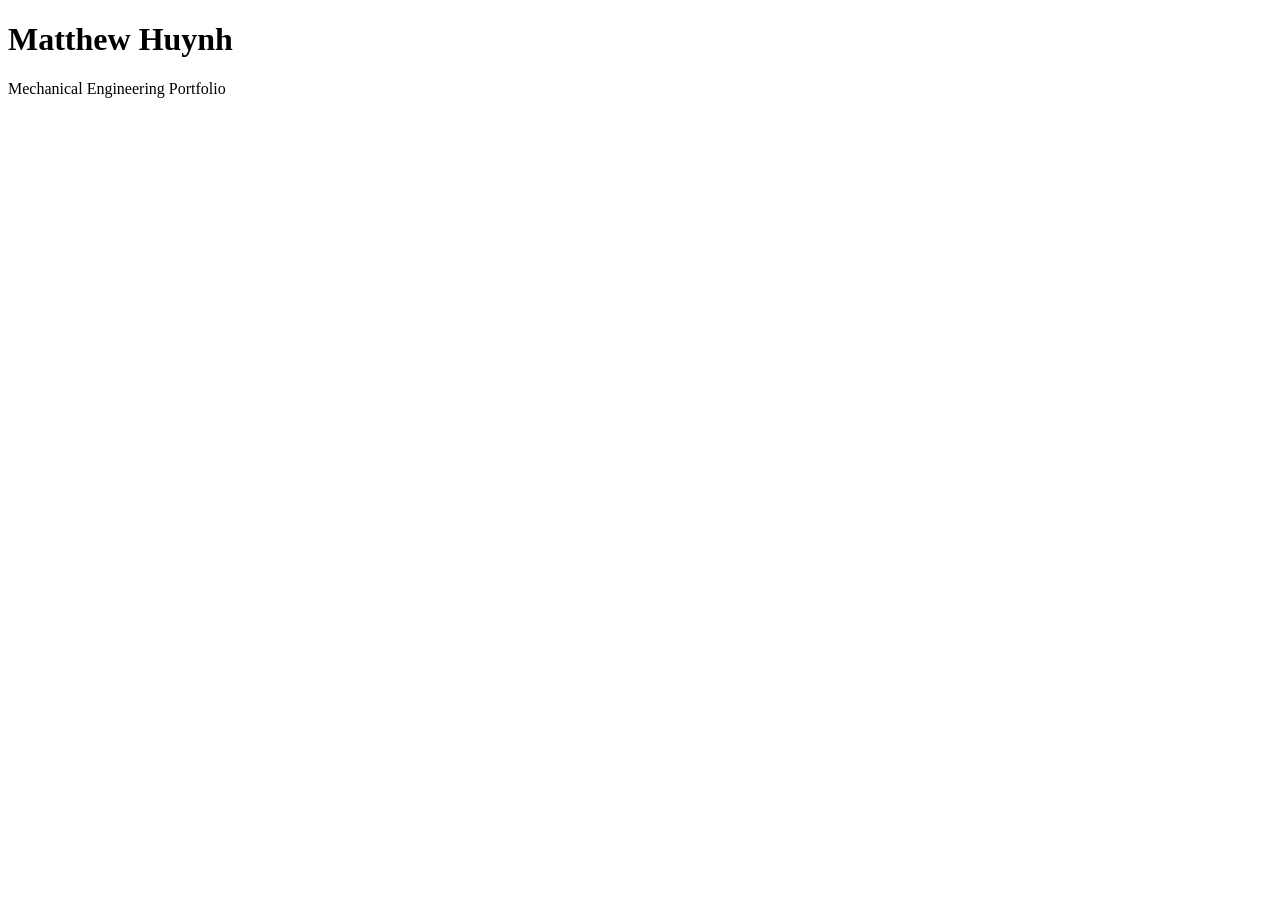
==== index.html @ af4db789 "init" ====
<!DOCTYPE html>
<html lang="en">
<head>
    <meta charset="UTF-8">
    <meta name="viewport" content="width=device-width, initial-scale=1.0">
    <title>Matthew Huynh | Mechanical Engineer</title>
</head>
<body>
    <h1>Matthew Huynh</h1>
    <p>Mechanical Engineering Portfolio</p>
</body>
</html>
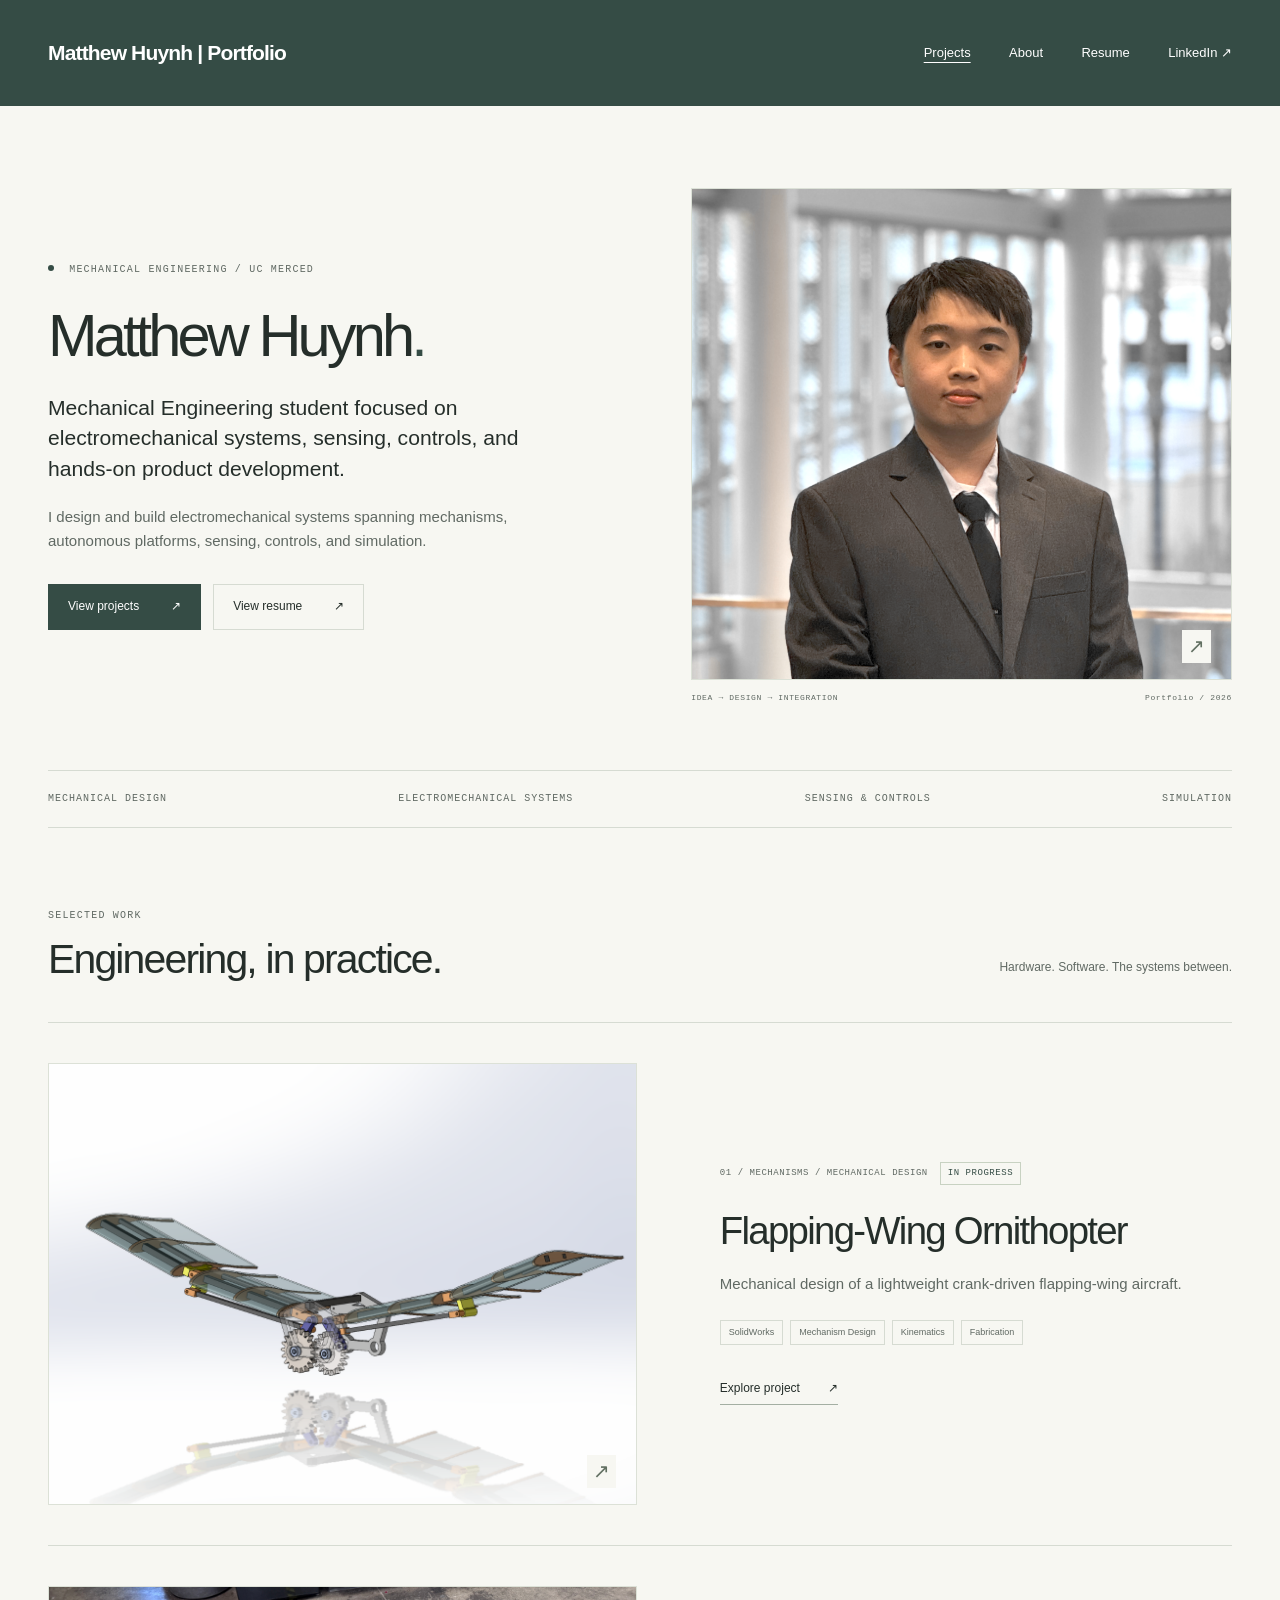
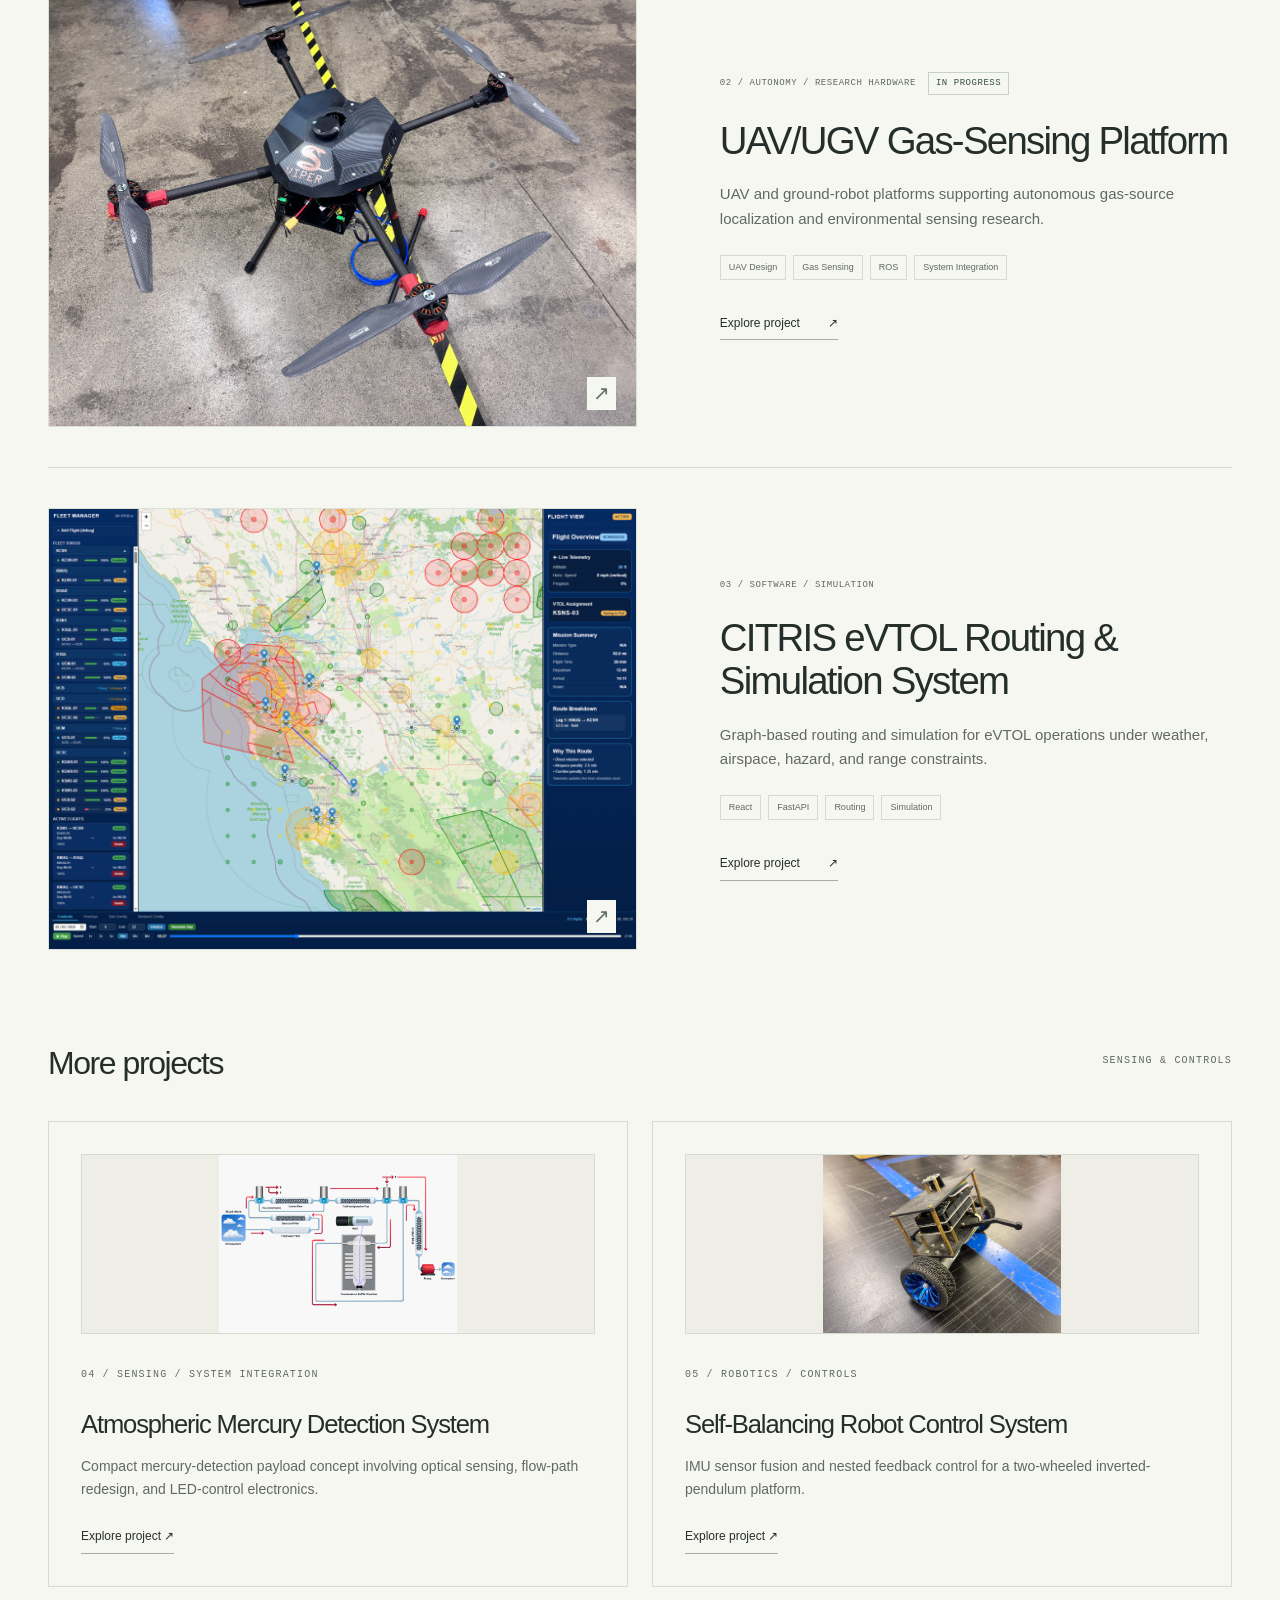
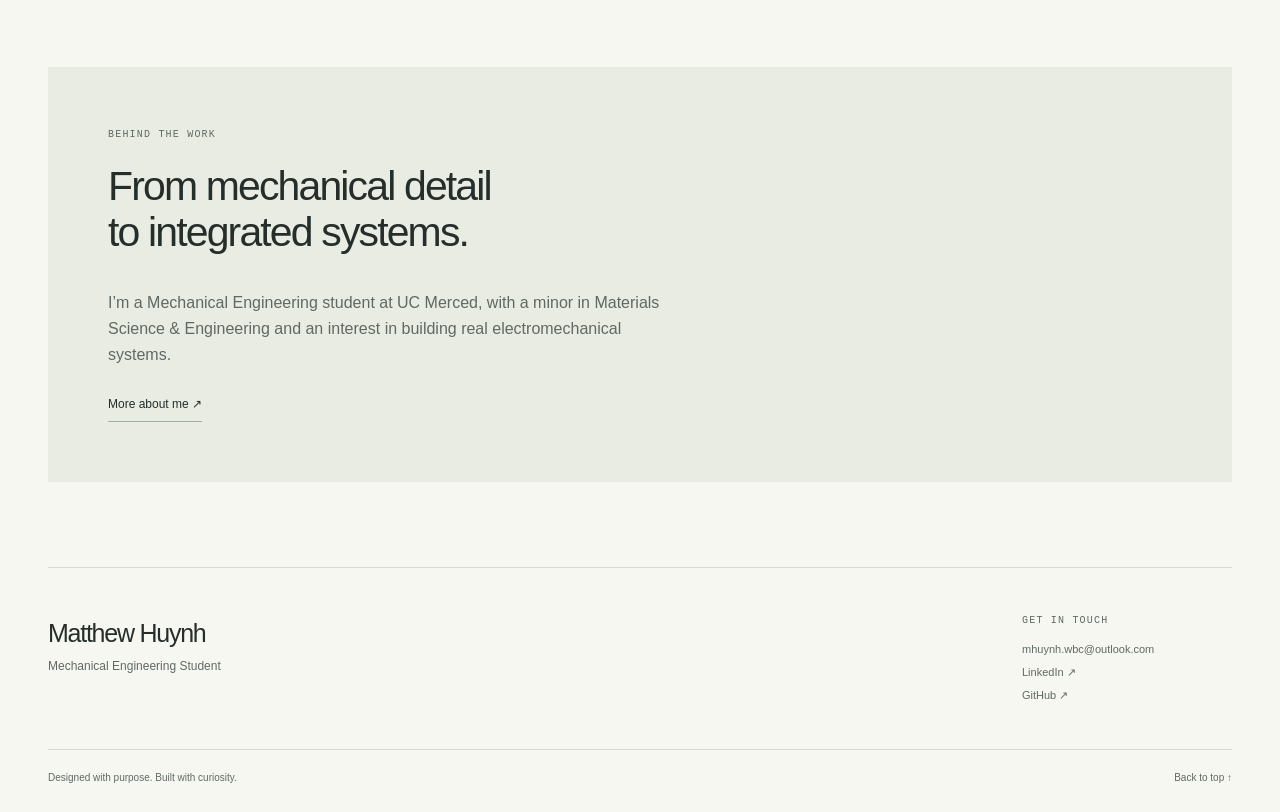
==== commit 2b89392b: "added website content" ====
--- a/index.html
+++ b/index.html
@@ -1,12 +1,25 @@
-<!DOCTYPE html>
-<html lang="en">
-<head>
-    <meta charset="UTF-8">
-    <meta name="viewport" content="width=device-width, initial-scale=1.0">
-    <title>Matthew Huynh | Mechanical Engineer</title>
-</head>
-<body>
-    <h1>Matthew Huynh</h1>
-    <p>Mechanical Engineering Portfolio</p>
-</body>
-</html>+<!doctype html>
+<html lang="en"><head><meta charset="utf-8"><meta name="viewport" content="width=device-width, initial-scale=1"><title>Mechanical Engineering Portfolio | Matthew Huynh</title><meta name="description" content="Mechanical engineering portfolio of Matthew Huynh: mechanisms, UAVs, sensing systems, controls, and simulation."><meta property="og:title" content="Mechanical Engineering Portfolio | Matthew Huynh"><meta property="og:description" content="Mechanical engineering portfolio of Matthew Huynh: mechanisms, UAVs, sensing systems, controls, and simulation."><meta property="og:type" content="website"><!-- TODO: Add an absolute og:image URL when project photography is available. --><link rel="stylesheet" href="assets/css/styles.css"><script src="assets/js/main.js" defer></script></head>
+<body><a class="skip-link" href="#main">Skip to content</a><header class="site-header"><div class="header-inner"><a class="brand" href="index.html">Matthew Huynh | Portfolio</a><button class="menu-toggle" aria-controls="navigation" aria-expanded="false" hidden>Menu <span aria-hidden="true">+</span></button><nav id="navigation" aria-label="Main navigation"><a href="index.html#projects" aria-current="page">Projects</a><a href="about.html">About</a><a href="resume.html">Resume</a><a href="https://www.linkedin.com/in/matthewlhuynh/">LinkedIn <span aria-hidden="true">↗</span></a></nav></div></header>
+<main id="main"><section class="home-hero"><div class="hero-copy"><p class="eyebrow"><span class="dot"></span> MECHANICAL ENGINEERING / UC MERCED</p><h1>Matthew Huynh<span class="accent">.</span></h1><p class="hero-lead">Mechanical Engineering student focused on electromechanical systems, sensing, controls, and hands-on product development.</p><p class="hero-secondary">I design and build electromechanical systems spanning mechanisms, autonomous platforms, sensing, controls, and simulation.</p><div class="actions"><a class="button primary" href="#projects">View projects <span aria-hidden="true">↗</span></a><a class="button" href="resume.html">View resume <span aria-hidden="true">↗</span></a></div></div><div class="hero-visual"><div class="placeholder-image home-media hero-image"><img src="assets/images/home/headshot2.png" width="3960" height="3600" alt="Portrait of Matthew Huynh" fetchpriority="high"><span class="media-corner" aria-hidden="true">&nearr;</span></div><div class="image-caption"><span>IDEA → DESIGN → INTEGRATION</span><span>Portfolio / 2026</span></div></div></section><div class="discipline-strip"><span>Mechanical design</span><span>Electromechanical systems</span><span>Sensing & controls</span><span>Simulation</span></div><section id="projects" class="selected-projects"><div class="section-heading"><div><p class="eyebrow">SELECTED WORK</p><h2>Engineering, in practice.</h2></div><span class="section-note">Hardware. Software. The systems between.</span></div><article class="project-row">
+<a class="project-media" href="projects/ornithopter.html" aria-label="View Flapping-Wing Ornithopter"><div class="placeholder-image home-media"><img src="assets/images/home/ornithropter.png" width="1200" height="900" alt="SolidWorks rendering of the articulated flapping-wing ornithopter and synchronized drivetrain" loading="lazy"><span class="media-corner" aria-hidden="true">&nearr;</span></div></a>
+<div class="project-copy"><div class="project-kicker"><span>01 / Mechanisms / Mechanical design</span><span class="status">In progress</span></div>
+<h3><a href="projects/ornithopter.html">Flapping-Wing Ornithopter</a></h3><p>Mechanical design of a lightweight crank-driven flapping-wing aircraft.</p>
+<ul class="tags"><li>SolidWorks</li><li>Mechanism Design</li><li>Kinematics</li><li>Fabrication</li></ul>
+<a class="text-link" href="projects/ornithopter.html">Explore project <span aria-hidden="true">&nearr;</span></a></div>
+</article><article class="project-row">
+<a class="project-media" href="projects/uav-gas-sensing.html" aria-label="View UAV/UGV Gas-Sensing Platform"><div class="placeholder-image home-media"><img src="assets/images/gassensing/drone.jpg" width="5712" height="4284" alt="Assembled co-designed UAV platform in the lab, preparing for flight testing" loading="lazy"><span class="media-corner" aria-hidden="true">&nearr;</span></div></a>
+<div class="project-copy"><div class="project-kicker"><span>02 / Autonomy / Research hardware</span><span class="status">In progress</span></div>
+<h3><a href="projects/uav-gas-sensing.html">UAV/UGV Gas-Sensing Platform</a></h3><p>UAV and ground-robot platforms supporting autonomous gas-source localization and environmental sensing research.</p>
+<ul class="tags"><li>UAV Design</li><li>Gas Sensing</li><li>ROS</li><li>System Integration</li></ul>
+<a class="text-link" href="projects/uav-gas-sensing.html">Explore project <span aria-hidden="true">&nearr;</span></a></div>
+</article><article class="project-row">
+<a class="project-media" href="projects/citris.html" aria-label="View CITRIS eVTOL Routing &amp; Simulation System"><div class="placeholder-image home-media"><img src="assets/images/home/sim.png" width="1200" height="900" alt="CITRIS eVTOL simulator interface showing a route map, operational constraints, and flight information" loading="lazy"><span class="media-corner" aria-hidden="true">&nearr;</span></div></a>
+<div class="project-copy"><div class="project-kicker"><span>03 / Software / Simulation</span></div>
+<h3><a href="projects/citris.html">CITRIS eVTOL Routing &amp; Simulation System</a></h3><p>Graph-based routing and simulation for eVTOL operations under weather, airspace, hazard, and range constraints.</p>
+<ul class="tags"><li>React</li><li>FastAPI</li><li>Routing</li><li>Simulation</li></ul>
+<a class="text-link" href="projects/citris.html">Explore project <span aria-hidden="true">&nearr;</span></a></div>
+</article></section><section class="more-projects"><div class="section-heading"><h2>More projects</h2><span class="eyebrow">SENSING &amp; CONTROLS</span></div><div class="more-grid">
+<a class="small-project hg-card" href="projects/mercury-detection.html"><img src="assets/images/hg/diagram.png" width="1448" height="1086" loading="lazy" alt="Conceptual mercury-sensing architecture with filtering, trapping, optical detection, and pump-driven flow"><span class="eyebrow">04 / Sensing / System integration</span><h3>Atmospheric Mercury Detection System</h3><p>Compact mercury-detection payload concept involving optical sensing, flow-path redesign, and LED-control electronics.</p><span class="text-link">Explore project &nearr;</span></a>
+<a class="small-project robot-card" href="projects/self-balancing-robot.html"><img src="assets/images/pid/IMG_6159.JPG" width="5712" height="4284" loading="lazy" alt="Provided two-wheeled robot used for feedback-control testing"><span class="eyebrow">05 / Robotics / Controls</span><h3>Self-Balancing Robot Control System</h3><p>IMU sensor fusion and nested feedback control for a two-wheeled inverted-pendulum platform.</p><span class="text-link">Explore project &nearr;</span></a>
+</div></section><section class="about-teaser"><p class="eyebrow">BEHIND THE WORK</p><h2>From mechanical detail<br>to integrated systems.</h2><p>I’m a Mechanical Engineering student at UC Merced, with a minor in Materials Science & Engineering and an interest in building real electromechanical systems.</p><a class="text-link" href="about.html">More about me ↗</a></section></main><footer><div class="footer-top"><div><a class="footer-name" href="index.html">Matthew Huynh</a><p>Mechanical Engineering Student</p></div><div class="footer-contact"><span class="eyebrow">GET IN TOUCH</span><a href="mailto:mhuynh.wbc@outlook.com">mhuynh.wbc@outlook.com</a><a href="https://www.linkedin.com/in/matthewlhuynh/">LinkedIn ↗</a><a href="https://github.com/matta-h">GitHub ↗</a></div></div><div class="footer-bottom"><span>Designed with purpose. Built with curiosity.</span><a href="#main">Back to top ↑</a></div></footer></body></html>
--- a/assets/css/styles.css
+++ b/assets/css/styles.css
@@ -0,0 +1,406 @@
+:root {
+  --background: #f7f7f2;
+  --surface: #eeeee7;
+  --text: #252e2a;
+  --muted: #606963;
+  --accent: #354c45;
+  --border: #d6dbd2;
+  --max-width: 1200px;
+  --space-1: .5rem;
+  --space-2: 1rem;
+  --space-3: 1.5rem;
+  --space-4: 2rem;
+  --space-5: 3rem;
+  --space-6: 5rem;
+  --space-7: 7rem;
+}
+* { box-sizing: border-box; }
+html { scroll-behavior: smooth; scroll-padding-top: calc(105px + 1rem); }
+body { margin: 0; background: var(--background); color: var(--text); font: 17px/1.65 -apple-system, BlinkMacSystemFont, "Segoe UI", sans-serif; -webkit-font-smoothing: antialiased; }
+a { color: inherit; text-underline-offset: 5px; }
+button { font: inherit; }
+a, button { -webkit-tap-highlight-color: transparent; }
+a:focus-visible, button:focus-visible { outline: 2px solid var(--accent); outline-offset: 6px; }
+::selection { background: #cfdbd0; }
+h1,h2,h3,p { margin-top: 0; }
+h1,h2,h3 { line-height: 1.13; font-weight: 500; letter-spacing: -.045em; }
+h1 { font-size: clamp(2.8rem, 5.7vw, 5rem); }
+h2 { font-size: clamp(2rem, 3.2vw, 2.8rem); }
+h3 { font-size: 1.8rem; }
+p { color: var(--muted); margin-bottom: 1.25rem; }
+main, footer, .header-inner { width: min(var(--max-width), calc(100% - 96px)); margin-inline: auto; }
+.site-header { position: sticky; top: 0; z-index: 5; background: var(--accent); color: #fff; border-bottom: 1px solid var(--accent); }
+.header-inner { min-height: 105px; display: flex; align-items: center; justify-content: space-between; gap: 2rem; }
+.brand { text-decoration: none; font-size: 21px; font-weight: 600; letter-spacing: -.04em; line-height: 1.3; white-space: nowrap; }
+nav { display: flex; gap: 2.4rem; align-items: center; font-size: 13px; }
+nav a { text-decoration: none; }
+nav a:hover, nav a[aria-current="page"] { text-decoration: underline; }
+.nav-placeholder { color: var(--muted); }
+.menu-toggle { display: none; }
+.skip-link { position: fixed; top: -100px; left: 20px; z-index: 10; padding: 12px 20px; background: var(--text); color: white; }
+.skip-link:focus { top: 15px; }
+.home-hero { display: grid; grid-template-columns: 1.08fr 1fr; align-items: center; gap: 5%; padding: 82px 0 66px; }
+.eyebrow { color: var(--muted); font: 10px/1.6 ui-monospace, SFMono-Regular, Consolas, monospace; letter-spacing: .12em; text-transform: uppercase; }
+.dot { display: inline-block; width: 6px; height: 6px; background: var(--accent); border-radius: 50%; margin-right: 8px; vertical-align: 1px; }
+.hero-copy h1 { margin: 24px 0; letter-spacing: -.065em; font-size: clamp(2.7rem, 4.65vw, 4.2rem); }
+.accent { color: var(--accent); }
+.hero-lead { color: var(--text); font-size: clamp(1.2rem, 1.65vw, 1.45rem); line-height: 1.45; max-width: 520px; }
+.hero-secondary { font-size: 15px; max-width: 470px; }
+.actions { display: flex; flex-wrap: wrap; gap: 12px; margin-top: 30px; }
+.button { display: inline-flex; align-items: center; justify-content: center; gap: 32px; padding: 12px 19px; border: 1px solid var(--border); font-size: 12px; text-decoration: none; transition: background .15s; }
+.button:hover { background: #e5e8df; }
+.button.primary { background: var(--accent); border-color: var(--accent); color: #fff; }
+.button.primary:hover { background: #243b34; }
+.placeholder-image { aspect-ratio: 4/3; background-color: #e8ece4; background-image: linear-gradient(#52655009 1px, transparent 1px), linear-gradient(90deg,#52655009 1px,transparent 1px); background-size: 32px 32px; position: relative; border: 1px solid #dce1d7; display: grid; place-items: center; min-width: 0; overflow: hidden; }
+.hero-image { aspect-ratio: 1.1; background-color: #e5e9df; }
+.media-number, .media-corner { position: absolute; font: 10px ui-monospace, Consolas, monospace; color: #627062; }
+.media-number { top: 20px; left: 20px; letter-spacing: .13em; }
+.media-corner { bottom: 16px; right: 20px; font-size: 20px; }
+.media-center { text-align: center; display: flex; align-items: center; flex-direction: column; padding: 30px; font-size: 13px; color: #596556; }
+.media-center small { font: 8px/1.6 ui-monospace, Consolas, monospace; letter-spacing: .13em; margin-top: 10px; }
+.crosshair { display: grid; place-items: center; font: 30px/1 ui-monospace, Consolas, monospace; font-weight: 200; width: 80px; height: 80px; margin-bottom: 22px; border: 1px solid #a8b6a6; border-radius: 50%; color: #859580; }
+.image-caption { display: flex; justify-content: space-between; gap: 15px; font: 8px/1.5 ui-monospace, Consolas, monospace; letter-spacing: .08em; color: var(--muted); padding-top: 12px; }
+.discipline-strip { display: flex; justify-content: space-between; flex-wrap: wrap; gap: 15px; border-block: 1px solid var(--border); padding: 20px 0; text-transform: uppercase; font: 10px/1.6 ui-monospace, Consolas, monospace; letter-spacing: .1em; color: var(--muted); }
+.selected-projects { padding-top: var(--space-6); }
+.section-heading { display: flex; justify-content: space-between; align-items: end; gap: 20px; margin-bottom: 40px; }
+.section-heading h2 { margin-bottom: 0; }
+.section-heading .eyebrow { margin-bottom: 12px; }
+.section-note { font-size: 12px; color: var(--muted); padding-bottom: 4px; }
+.project-row { display: grid; grid-template-columns: 1.15fr 1fr; gap: 7%; align-items: center; padding-block: 40px; border-top: 1px solid var(--border); }
+.project-media { display: block; text-decoration: none; }
+.project-media:hover .placeholder-image { background-color: #e0e6da; }
+.project-kicker { display: flex; flex-wrap: wrap; gap: 12px; align-items: center; font: 9px/1.6 ui-monospace, Consolas, monospace; text-transform: uppercase; letter-spacing: .06em; margin-bottom: 24px; color: var(--muted); }
+.status { border: 1px solid #c8d2c2; padding: 3px 7px; color: var(--accent); }
+.project-copy h3 { font-size: clamp(1.8rem, 3vw, 2.5rem); margin-bottom: 20px; }
+.project-copy h3 a { text-decoration: none; }
+.project-copy h3 a:hover { text-decoration: underline; text-decoration-thickness: 1px; }
+.project-copy p { font-size: 15px; }
+.tags { list-style: none; padding: 0; display: flex; flex-wrap: wrap; gap: 7px; margin: 23px 0 28px; }
+.tags li { font-size: 9px; padding: 4px 8px; border: 1px solid var(--border); color: var(--muted); }
+.text-link { font-size: 12px; font-weight: 500; text-decoration: none; padding-bottom: 6px; border-bottom: 1px solid #a4afa3; display: inline-flex; gap: 28px; }
+.text-link:hover { border-color: var(--text); }
+.more-projects { padding-block: 55px 80px; }
+.more-projects h2 { font-size: 2rem; }
+.more-grid { display: grid; grid-template-columns: 1fr 1fr; gap: 24px; }
+.small-project { border: 1px solid var(--border); padding: 32px; text-decoration: none; transition: background .15s; }
+.small-project:hover { background: var(--surface); }
+.small-project h3 { font-size: 1.6rem; margin: 24px 0 16px; }
+.small-project p { font-size: 14px; }
+.about-teaser { padding: 60px; background: #e9ece3; margin-bottom: 85px; }
+.about-teaser p:not(.eyebrow) { max-width: 580px; font-size: 16px; }
+footer { border-top: 1px solid var(--border); padding-top: 45px; }
+.footer-top { display: flex; justify-content: space-between; gap: 30px; padding-bottom: 45px; }
+.footer-name { font-size: 25px; font-weight: 500; letter-spacing: -.05em; text-decoration: none; }
+.footer-top p { font-size: 12px; margin-top: 3px; }
+.footer-contact { display: flex; flex-direction: column; gap: 5px; font-size: 11px; color: var(--muted); min-width: 210px; }
+.footer-contact .eyebrow { margin-bottom: 6px; }
+.footer-bottom { display: flex; justify-content: space-between; flex-wrap: wrap; gap: 14px; padding: 20px 0 25px; border-top: 1px solid var(--border); font-size: 10px; color: var(--muted); }
+.footer-bottom a { text-decoration: none; }
+.page-hero { padding-top: 60px; }
+.back-link { display: inline-block; font-size: 12px; text-decoration: none; margin-bottom: 45px; color: var(--muted); }
+.page-hero h1 { max-width: 1000px; margin: 20px 0 26px; }
+.page-lead { font-size: 21px; max-width: 750px; line-height: 1.6; }
+.project-meta { display: grid; grid-template-columns: .7fr 1fr 1fr 1.3fr; gap: 30px; border-block: 1px solid var(--border); padding: 25px 0; margin: 40px 0; }
+dt { font: 10px/1.6 ui-monospace, Consolas, monospace; text-transform: uppercase; letter-spacing: .1em; color: var(--muted); margin-bottom: 10px; }
+dd { margin: 0; font-size: 13px; }
+.case-hero-image { aspect-ratio: 2.25; }
+.overview-grid { display: grid; grid-template-columns: 1fr 1fr; gap: 10%; padding-block: 80px; }
+.overview-grid h2 { font-size: 2rem; }
+.role-list { padding-left: 20px; color: var(--muted); }
+.role-list li { padding-left: 6px; margin-bottom: 12px; }
+.engineering-process { border-top: 1px solid var(--border); padding-top: 65px; }
+.process-row { display: grid; grid-template-columns: 1fr 1fr; gap: 8%; align-items: center; margin-bottom: 65px; }
+.process-row:nth-child(odd)>div:first-child { order: 2; }
+.process-row h3 { font-size: 2rem; }
+.process-row p { font-size: 16px; }
+.technical { background: var(--surface); padding: 40px; }
+.highlight-grid { display: grid; grid-template-columns: repeat(3,1fr); gap: 35px; }
+.highlight-grid span { color: var(--muted); font-size: 12px; }
+.highlight-grid h3 { font-size: 1.4rem; margin: 12px 0 0; }
+.editor-note { padding-left: 16px; border-left: 2px solid var(--border); font-size: 13px; }
+.project-pagination { display: grid; grid-template-columns: 1fr 1fr; gap: 30px; border-top: 1px solid var(--border); padding: 35px 0 65px; }
+.project-pagination a { display: flex; flex-direction: column; align-items: start; gap: 12px; }
+.project-pagination a:last-child { align-items: end; text-align: right; }
+.project-pagination span { color: var(--muted); font-size: 11px; }
+.project-pagination strong { font-size: 18px; font-weight: 500; }
+.software-project .placeholder-image { background-color: #e5e9ec; background-size: 24px 24px; }
+.narrow-hero { padding-block: 80px 55px; }
+.narrow-hero h1 { font-size: clamp(2.6rem, 5vw, 4.2rem); }
+.about-layout { display: grid; grid-template-columns: 1.3fr 1fr; gap: 10%; padding: 30px 0 80px; }
+.interest-panel { padding: 32px; border: 1px solid var(--border); align-self: start; }
+.publication { padding-block: 60px; border-top: 1px solid var(--border); }
+.publication article { margin-top: 35px; max-width: 850px; border-left: 2px solid var(--accent); padding: 8px 0 8px 30px; }
+.publication article h3 { margin-top: 15px; font-size: 1.6rem; line-height: 1.35; }
+.publication article p { font-size: 15px; }
+.contact-section { padding: 45px 0 80px; }
+.contact-placeholders { display: flex; flex-wrap: wrap; gap: 25px; font-size: 13px; color: var(--muted); }
+.education { display: grid; grid-template-columns: 1fr 3fr; gap: 30px; border-block: 1px solid var(--border); padding: 40px 0; }
+.education h2 { font-size: 2rem; }
+.education p { margin-bottom: 6px; }
+.education-facts { display: flex; flex-wrap: wrap; gap: 30px; font-size: 13px; margin-top: 22px; }
+.muted { color: var(--muted); font-size: 14px; }
+.resume-preview { padding: 55px 0 70px; }
+.resume-preview object { display: block; width: 100%; height: 850px; border: 1px solid var(--border); background: var(--surface); margin-bottom: 20px; }
+@media (min-width: 1600px) { .home-hero { padding-block: 100px 80px; } }
+@media (max-width: 1000px) {
+  main,footer,.header-inner { width: calc(100% - 64px); }
+  .home-hero { gap: 30px; }
+  .hero-copy h1 { font-size: 3rem; }
+  .project-row { gap: 5%; }
+  .project-kicker { margin-bottom: 15px; }
+  .project-meta { grid-template-columns: 1fr 1fr; }
+  .section-note { max-width: 180px; }
+}
+@media (max-width: 760px) {
+  main,footer,.header-inner { width: calc(100% - 40px); }
+  .header-inner { min-height: 86px; flex-wrap: wrap; gap: 0; padding-block: 18px; }
+  .brand { font-size: clamp(14px, 4.4vw, 19px); }
+  html { scroll-padding-top: calc(86px + 1rem); }
+  .menu-toggle:not([hidden]) { display: flex; gap: 20px; background: none; border: 1px solid var(--border); padding: 7px 12px; font-size: 12px; }
+  #navigation { flex-basis: 100%; gap: 22px; padding-top: 22px; flex-wrap: wrap; }
+  .js #navigation { display: none; }
+  .js #navigation.is-open { display: flex; }
+  .home-hero { grid-template-columns: 1fr; padding: 45px 0 35px; gap: 38px; }
+  .hero-copy h1 { font-size: clamp(2.5rem, 9vw, 3.8rem); }
+  .hero-lead { font-size: 21px; }
+  .hero-image { aspect-ratio: 1.35; }
+  .discipline-strip { display: grid; grid-template-columns: 1fr 1fr; font-size: 8px; gap: 16px; }
+  .selected-projects { padding-top: 50px; }
+  .section-heading { align-items: start; flex-direction: column; gap: 12px; margin-bottom: 26px; }
+  .section-note { max-width: none; }
+  .project-row { grid-template-columns: 1fr; gap: 25px; padding-block: 28px 40px; }
+  .project-copy h3 { font-size: 2rem; }
+  .tags { margin: 18px 0 22px; }
+  .more-projects { padding: 30px 0 50px; }
+  .more-grid { grid-template-columns: 1fr; gap: 16px; }
+  .small-project { padding: 26px; }
+  .about-teaser { padding: 30px 24px; margin-bottom: 50px; }
+  .footer-top { flex-direction: column; }
+  .footer-bottom { font-size: 9px; }
+  .footer-bottom>span:nth-child(2) { display: none; }
+  .page-hero { padding-top: 35px; }
+  .back-link { margin-bottom: 30px; }
+  .page-hero h1 { font-size: clamp(2.3rem, 9vw, 3.5rem); overflow-wrap: anywhere; }
+  .page-lead { font-size: 18px; }
+  .project-meta { gap: 22px; margin-block: 28px; }
+  .case-hero-image { aspect-ratio: 1.35; }
+  .overview-grid { grid-template-columns: 1fr; gap: 35px; padding-block: 45px; }
+  .engineering-process { padding-top: 40px; }
+  .process-row { grid-template-columns: 1fr; gap: 15px; margin-bottom: 40px; }
+  .process-row:nth-child(odd)>div:first-child { order: 0; }
+  .technical { padding: 28px; }
+  .highlight-grid { grid-template-columns: 1fr; gap: 25px; }
+  .highlight-grid>div+div { border-top: 1px solid var(--border); padding-top: 18px; }
+  .project-pagination { gap: 20px; padding-bottom: 45px; }
+  .project-pagination strong { font-size: 15px; }
+  .narrow-hero { padding-block: 45px 30px; }
+  .about-layout { grid-template-columns: 1fr; gap: 25px; padding-bottom: 45px; }
+  .publication { padding-block: 40px; }
+  .publication article { padding-left: 20px; }
+  .education { grid-template-columns: 1fr; gap: 12px; }
+  .resume-preview object { height: 520px; }
+}
+@media (prefers-reduced-motion: reduce) { html { scroll-behavior: auto; } *, *::before, *::after { transition: none !important; } }
+
+/* Crop guides show recommended source dimensions, not responsive display size. */
+.placeholder-image::after {
+  content: "CROP 4:3 / 1200 × 900 px";
+  position: absolute;
+  bottom: 16px;
+  left: 16px;
+  max-width: calc(100% - 64px);
+  padding: 4px 6px;
+  background: var(--background);
+  color: var(--muted);
+  font: 9px/1.5 ui-monospace, SFMono-Regular, Consolas, monospace;
+  letter-spacing: .025em;
+  pointer-events: none;
+}
+.hero-image::after { content: "CROP 11:10 / 1320 × 1200 px"; }
+.case-hero-image::after { content: "CROP 9:4 / 1800 × 800 px"; }
+.footer-contact a { text-decoration: none; }
+.footer-contact a:hover { text-decoration: underline; }
+@media (max-width: 760px) {
+  .hero-image::after, .case-hero-image::after { content: "CROP 27:20 / 1350 × 1000 px"; }
+}
+
+/* Ornithopter case study: supplied CAD media and design-development details. */
+.ornithopter-study .ornithopter-figure { margin: 0; min-width: 0; }
+.ornithopter-study .ornithopter-figure img { display: block; width: 100%; height: auto; border: 1px solid var(--border); background: var(--surface); }
+.ornithopter-study .ornithopter-figure figcaption { margin-top: 12px; color: var(--muted); font-size: 12px; line-height: 1.6; }
+.ornithopter-study .process-row > div { min-width: 0; }
+.ornithopter-study .ornithopter-callout { border-left: 2px solid var(--border); padding-left: 18px; margin-top: 24px; }
+.ornithopter-study .ornithopter-callout .eyebrow { margin-bottom: 8px; }
+.ornithopter-study .ornithopter-callout ul { padding-left: 18px; margin: 0; color: var(--muted); font-size: 13px; }
+.ornithopter-study .ornithopter-evolution { border-top: 1px solid var(--border); padding: 50px 0 60px; }
+.ornithopter-study .ornithopter-evolution > h2 { max-width: 800px; }
+.ornithopter-study .ornithopter-evolution-grid { display: grid; grid-template-columns: repeat(3, minmax(0, 1fr)); gap: 24px; margin-top: 30px; }
+.ornithopter-study .ornithopter-evolution-grid article { border-top: 2px solid var(--border); padding-top: 20px; }
+.ornithopter-study .ornithopter-evolution-grid article:last-child { border-color: var(--accent); }
+.ornithopter-study .ornithopter-evolution-grid h3 { font-size: 1.4rem; }
+.ornithopter-study .ornithopter-evolution-grid p:not(.eyebrow) { font-size: 14px; }
+.ornithopter-study .technical .muted { margin: 8px 0 0; font-size: 12px; }
+@media (max-width: 760px) {
+  .ornithopter-study .ornithopter-evolution-grid { grid-template-columns: 1fr; gap: 16px; }
+  .ornithopter-study .ornithopter-evolution { padding-block: 35px; }
+}
+
+/* Homepage supplied media within the existing technical frames. */
+.home-media img { display: block; width: 100%; height: 100%; min-height: 0; object-fit: contain; }
+.home-media.hero-image img { object-fit: cover; object-position: center 40%; }
+.home-media .media-corner { background: var(--background); padding: 4px 6px; }
+
+/* CITRIS: full-frame technical figures, operational details and modeled results. */
+.citris-study .citris-figure { margin: 0; min-width: 0; }
+.citris-study .citris-figure img { display: block; width: 100%; height: auto; border: 1px solid var(--border); background: white; }
+.citris-study .citris-figure figcaption { margin-top: 12px; font-size: 12px; line-height: 1.6; color: var(--muted); }
+.citris-study .citris-figure figcaption .eyebrow { margin-right: 10px; }
+.citris-study .citris-figure figcaption a { white-space: nowrap; }
+.citris-study .citris-figure button { margin-top: 12px; cursor: pointer; }
+.citris-study button[hidden] { display: none; }
+.citris-study .actions { align-items: center; gap: 24px; }
+.citris-study .citris-section { border-top: 1px solid var(--border); padding-block: 55px; }
+.citris-study .citris-intro { max-width: 850px; }
+.citris-study .citris-grid { display: grid; grid-template-columns: repeat(3,minmax(0,1fr)); gap: 30px; }
+.citris-study .citris-two { grid-template-columns: repeat(2,minmax(0,1fr)); }
+.citris-study .citris-grid h3 { font-size: 1.5rem; }
+.citris-study .citris-grid h4 { margin: 0 0 12px; font-weight: 500; }
+.citris-study .citris-grid p { font-size: 15px; }
+.citris-study .process-row > div { min-width: 0; }
+.citris-study .citris-stages { display: grid; grid-template-columns: repeat(3,minmax(0,1fr)); gap: 24px; margin-bottom: 55px; }
+.citris-study .citris-stages a { display: flex; flex-direction: column; gap: 10px; border-top: 1px solid var(--border); padding-top: 18px; text-decoration: none; }
+.citris-study .citris-stages a:hover strong { text-decoration: underline; }
+.citris-study .citris-stages strong { font-weight: 500; }
+.citris-study .citris-stages span:last-child { font-size: 13px; color: var(--muted); }
+.citris-study .citris-flow { padding: 0; list-style: none; display: grid; grid-template-columns: repeat(4,minmax(0,1fr)); margin: 30px 0 40px; border-block: 1px solid var(--border); }
+.citris-study .citris-flow li { padding: 20px 12px; font-size: 13px; }
+.citris-study .citris-flow li:not(:last-child)::after { content: " \2192"; margin-left: 10px; color: var(--muted); }
+.citris-study .citris-scope { border-left: 2px solid var(--accent); padding: 15px 20px; background: var(--surface); font-size: 15px; margin-bottom: 30px; }
+.citris-study .citris-phases { margin-top: 35px; }
+.citris-study .citris-details details { border-top: 1px solid var(--border); padding-block: 18px; }
+.citris-study summary { cursor: pointer; font-size: 14px; }
+.citris-study summary:focus-visible { outline: 2px solid var(--accent); outline-offset: 5px; }
+.citris-study details .citris-figure { margin-top: 20px; }
+.citris-study .citris-metrics { display: grid; grid-template-columns: repeat(4,minmax(0,1fr)); gap: 20px; margin: 30px 0; }
+.citris-study .citris-metrics > div { border-top: 1px solid var(--border); padding-top: 20px; }
+.citris-study .citris-metrics dd { font-size: clamp(1.8rem,3vw,2.7rem); letter-spacing: -.04em; }
+@media (max-width: 760px) {
+  .citris-study .citris-grid, .citris-study .citris-stages { grid-template-columns: 1fr; }
+  .citris-study .citris-section { padding-block: 35px; }
+  .citris-study .citris-flow, .citris-study .citris-metrics { grid-template-columns: repeat(2,minmax(0,1fr)); }
+  .citris-study .citris-stages { gap: 18px; margin-bottom: 35px; }
+}
+
+/* Robot controls case study: supplied hardware, uncropped models and test video. */
+.pid-study .pid-figure { margin: 0; min-width: 0; }
+.pid-study .pid-figure img { display: block; width: 100%; height: auto; border: 1px solid var(--border); background: white; }
+.pid-study .pid-figure figcaption { margin-top: 12px; font-size: 12px; line-height: 1.6; color: var(--muted); }
+.pid-study .pid-figure figcaption .eyebrow { margin-right: 10px; }
+.pid-study .pid-figure figcaption a { white-space: nowrap; }
+.pid-study .pid-video video { display: block; width: 100%; max-height: 650px; height: auto; aspect-ratio: 16 / 9; object-fit: contain; background: var(--surface); border: 1px solid var(--border); }
+.pid-study .pid-intro { max-width: 850px; }
+.pid-study .pid-hero-note { margin-top: 28px; }
+.pid-study .actions { align-items: center; gap: 24px; }
+.pid-study .pid-section { border-top: 1px solid var(--border); padding-block: 50px; }
+.pid-study .pid-grid { display: grid; grid-template-columns: repeat(2,minmax(0,1fr)); gap: 30px; }
+.pid-study .pid-grid h3 { font-size: 1.5rem; }
+.pid-study .pid-grid p { font-size: 15px; }
+.pid-study .pid-signal { border-block: 1px solid var(--border); padding-block: 18px; margin: 24px 0; font-size: 13px; line-height: 1.8; }
+.pid-study .pid-path { border-left: 2px solid var(--border); padding-left: 18px; }
+.pid-study .pid-path p:not(.eyebrow) { font-size: 13px; }
+.pid-study .process-row > div { min-width: 0; }
+.pid-study .pid-execution { padding-top: 30px; }
+.robot-card > img { display: block; width: 100%; height: 180px; object-fit: contain; border: 1px solid var(--border); margin-bottom: 24px; background: var(--surface); }
+@media (max-width: 760px) {
+  .pid-study .pid-grid { grid-template-columns: 1fr; gap: 20px; }
+  .pid-study .pid-section { padding-block: 35px; }
+}
+
+/* Mercury case study: concept architecture and documented subsystem prototypes. */
+.hg-study .hg-figure { margin: 0; min-width: 0; }
+.hg-study .hg-figure img { display: block; width: 100%; height: auto; border: 1px solid var(--border); background: white; }
+.hg-study .hg-hero { max-width: 960px; margin-inline: auto; }
+.hg-study .hg-figure figcaption { margin-top: 12px; font-size: 12px; line-height: 1.6; color: var(--muted); }
+.hg-study .hg-figure figcaption .eyebrow { margin-right: 10px; }
+.hg-study .hg-figure figcaption a { white-space: nowrap; }
+.hg-study .hg-intro { max-width: 850px; }
+.hg-study .hg-hero-note { margin-top: 28px; }
+.hg-study .hg-scope { border-left: 2px solid var(--accent); padding-left: 18px; font-size: 14px; }
+.hg-study .hg-section { border-top: 1px solid var(--border); padding-block: 45px; }
+.hg-study .hg-chain { border-top: 0; padding-top: 0; }
+.hg-study .hg-grid { display: grid; grid-template-columns: repeat(3,minmax(0,1fr)); gap: 30px; }
+.hg-study .hg-grid h4 { font-weight: 500; margin-bottom: 12px; }
+.hg-study .hg-grid p { font-size: 15px; }
+.hg-study .hg-circuits { display: grid; grid-template-columns: repeat(2,minmax(0,1fr)); gap: 35px; margin-top: 30px; }
+.hg-study .hg-circuits h3 { font-size: 1.6rem; }
+.hg-study .hg-circuits p { font-size: 15px; }
+.hg-study .process-row > div { min-width: 0; }
+.hg-study .hg-breadboard { padding-top: 25px; }
+.hg-card > img { display: block; width: 100%; height: 180px; object-fit: contain; border: 1px solid var(--border); margin-bottom: 24px; background: var(--surface); }
+@media (max-width: 760px) {
+  .hg-study .hg-grid, .hg-study .hg-circuits { grid-template-columns: 1fr; gap: 25px; }
+  .hg-study .hg-section { padding-block: 35px; }
+}
+
+/* Signal fitting: plot-only inline view with compact parameter definitions. */
+.hg-study .hg-modeling { border-top: 1px solid var(--border); padding-top: 45px; }
+.hg-study .hg-plot-window { display: block; aspect-ratio: 1306 / 650; overflow: hidden; }
+.hg-study .hg-plot-window img { width: 100%; height: auto; }
+.hg-study .hg-model-parameters { border-left: 2px solid var(--border); padding-left: 16px; margin: 24px 0 0; }
+.hg-study .hg-model-parameters > div { display: grid; grid-template-columns: 22px 1fr; gap: 12px; margin-block: 6px; }
+.hg-study .hg-model-parameters dt { margin: 0; font: inherit; text-transform: none; }
+.hg-study .hg-model-parameters dd { font-size: 13px; align-self: center; color: var(--muted); }
+.hg-study .hg-status { margin-top: 45px; }
+
+/* Populated homepage images no longer need crop/export annotations. */
+.home-media::after { content: none; }
+
+/* Gas-sensing research: physical platforms with clear collaboration scope. */
+.gas-study .gas-figure { margin: 0; min-width: 0; }
+.gas-study .gas-figure img { display: block; width: 100%; height: auto; border: 1px solid var(--border); }
+.gas-study .gas-hero { max-width: 1000px; margin-inline: auto; }
+.gas-study .gas-figure figcaption { margin-top: 12px; color: var(--muted); font-size: 12px; line-height: 1.6; }
+.gas-study .gas-figure figcaption .eyebrow { margin-right: 10px; }
+.gas-study .gas-figure figcaption a { white-space: nowrap; }
+.gas-study .gas-intro { max-width: 850px; }
+.gas-study .gas-hero-note { margin-top: 28px; }
+.gas-study .actions { align-items: center; gap: 24px; }
+.gas-study .gas-section { border-top: 1px solid var(--border); padding-block: 45px; }
+.gas-study .gas-design { padding-top: 0; border-top: 0; }
+.gas-study .gas-grid { display: grid; grid-template-columns: repeat(3,minmax(0,1fr)); gap: 30px; }
+.gas-study .gas-two { grid-template-columns: repeat(2,minmax(0,1fr)); }
+.gas-study .gas-grid h4 { font-weight: 500; margin-bottom: 12px; }
+.gas-study .gas-grid p { font-size: 15px; }
+.gas-study .process-row > div { min-width: 0; }
+.gas-study .gas-publication { margin-top: 45px; }
+.gas-study .gas-publication article { border-left: 2px solid var(--accent); padding-left: 24px; margin-top: 30px; max-width: 900px; }
+.gas-study .gas-publication article h3 { font-size: 1.6rem; line-height: 1.35; }
+@media (max-width: 760px) {
+  .gas-study .gas-grid { grid-template-columns: 1fr; gap: 20px; }
+  .gas-study .gas-section { padding-block: 35px; }
+}
+
+/* A restrained personal detail within the existing About layout. */
+.about-personal { align-items: center; border-top: 1px solid var(--border); padding-block: 60px; }
+.about-personal figure { margin: 0; width: 100%; max-width: 360px; justify-self: end; }
+.about-personal img { display: block; width: 100%; height: auto; border: 1px solid var(--border); }
+.about-personal figcaption { margin-top: 10px; color: var(--muted); font-size: 12px; }
+@media (max-width: 760px) {
+  .about-personal { padding-block: 40px; }
+  .about-personal figure { max-width: 340px; justify-self: center; }
+}
+
+/* High-contrast navigation on the accent-green persistent header. */
+.site-header .menu-toggle { color: inherit; border-color: #ffffff80; }
+.site-header a:focus-visible, .site-header button:focus-visible { outline-color: #fff; }
+
+/* Quieter navigation while reading; retain the dark accent at the page top. */
+.site-header.is-scrolled { background: #e9ece3; color: var(--text); border-bottom-color: var(--border); }
+.site-header.is-scrolled .menu-toggle { border-color: var(--muted); }
+.site-header.is-scrolled a:focus-visible, .site-header.is-scrolled button:focus-visible { outline-color: var(--accent); }
+
+/* Keep technical captions readable on narrow screens. */
+@media (max-width: 760px) {
+  .case-study[class] figure figcaption, .about-personal figcaption { font-size: 13px; }
+  .case-study[class] figure figcaption .eyebrow { font-size: 12px; }
+}
